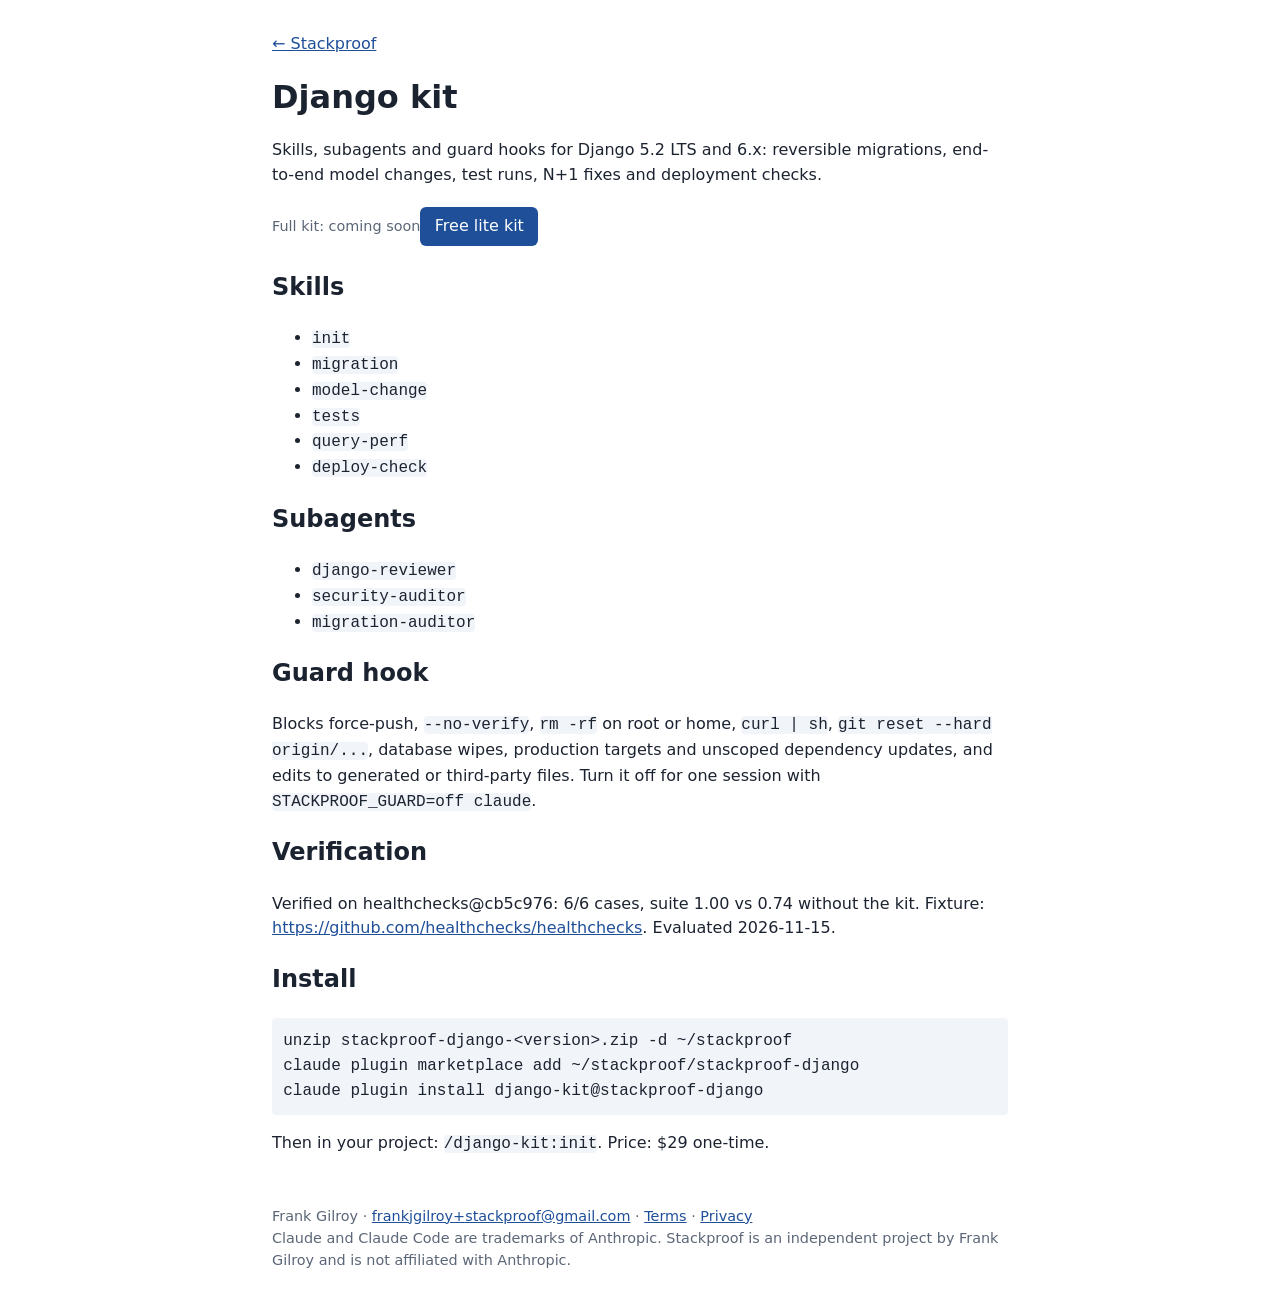
==== docs/kits/django.html @ f310383c "Add django lite kit" ====
<!doctype html><html lang="en"><head><meta charset="utf-8"><meta name="viewport" content="width=device-width,initial-scale=1"><title>Django kit — Stackproof</title><link rel="stylesheet" href="../style.css"><script src="../config.js"></script></head><body><p><a href="../index.html">← Stackproof</a></p><h1>Django kit</h1><p>Skills, subagents and guard hooks for Django 5.2 LTS and 6.x: reversible migrations, end-to-end model changes, test runs, N+1 fixes and deployment checks.</p><p><span class="buy" data-kit="django"></span><script>(function(){var c=window.STACKPROOF||{},k='django',e=document.currentScript.previousElementSibling,h='';if(c.mode==='polar'&&c.checkout&&c.checkout[k])h='<a class="btn" href="'+c.checkout[k]+'">Buy the kit — $29</a>';else if(c.mode==='agensi'&&c.agensi&&c.agensi[k])h='<a class="btn" href="'+c.agensi[k]+'">Skills edition on Agensi — $19</a>';else h='<span class="muted">Full kit: coming soon</span>';e.innerHTML=h})();</script><a class="btn" href="https://github.com/beingRealFrank/stackproof">Free lite kit</a></p><h2>Skills</h2><ul><li><code>init</code></li><li><code>migration</code></li><li><code>model-change</code></li><li><code>tests</code></li><li><code>query-perf</code></li><li><code>deploy-check</code></li></ul><h2>Subagents</h2><ul><li><code>django-reviewer</code></li><li><code>security-auditor</code></li><li><code>migration-auditor</code></li></ul><h2>Guard hook</h2><p>Blocks force-push, <code>--no-verify</code>, <code>rm -rf</code> on root or home, <code>curl | sh</code>, <code>git reset --hard origin/...</code>, database wipes, production targets and unscoped dependency updates, and edits to generated or third-party files. Turn it off for one session with <code>STACKPROOF_GUARD=off claude</code>.</p><h2>Verification</h2><p>Verified on healthchecks@cb5c976: 6/6 cases, suite 1.00 vs 0.74 without the kit. Fixture: <a href="https://github.com/healthchecks/healthchecks">https://github.com/healthchecks/healthchecks</a>. Evaluated 2026-11-15.</p><h2>Install</h2><pre>unzip stackproof-django-&lt;version&gt;.zip -d ~/stackproof
claude plugin marketplace add ~/stackproof/stackproof-django
claude plugin install django-kit@stackproof-django</pre><p>Then in your project: <code>/django-kit:init</code>. Price: $29 one-time.</p><footer>Frank Gilroy · <a href="mailto:frankjgilroy+stackproof@gmail.com">frankjgilroy+stackproof@gmail.com</a> · <a href="../terms.html">Terms</a> · <a href="../privacy.html">Privacy</a><br>Claude and Claude Code are trademarks of Anthropic. Stackproof is an independent project by Frank Gilroy and is not affiliated with Anthropic.</footer></body></html>
---- docs/style.css ----
body{font:16px/1.55 system-ui,sans-serif;max-width:46rem;margin:2rem auto;padding:0 1rem;color:#1c2330}a{color:#1f4f99}h1{line-height:1.2}.card{border:1px solid #d5dbe5;border-radius:8px;padding:1rem 1.2rem;margin:1rem 0}.btn{display:inline-block;background:#1f4f99;color:#fff;padding:.45rem .9rem;border-radius:6px;text-decoration:none;margin:.2rem .4rem .2rem 0}.muted{color:#5b6677;font-size:.9rem}table{border-collapse:collapse;width:100%}td,th{border:1px solid #d5dbe5;padding:.35rem .5rem;text-align:left}footer{margin-top:3rem;font-size:.9rem;color:#5b6677}code,pre{background:#f1f4f9;border-radius:4px}pre{padding:.7rem;overflow:auto}
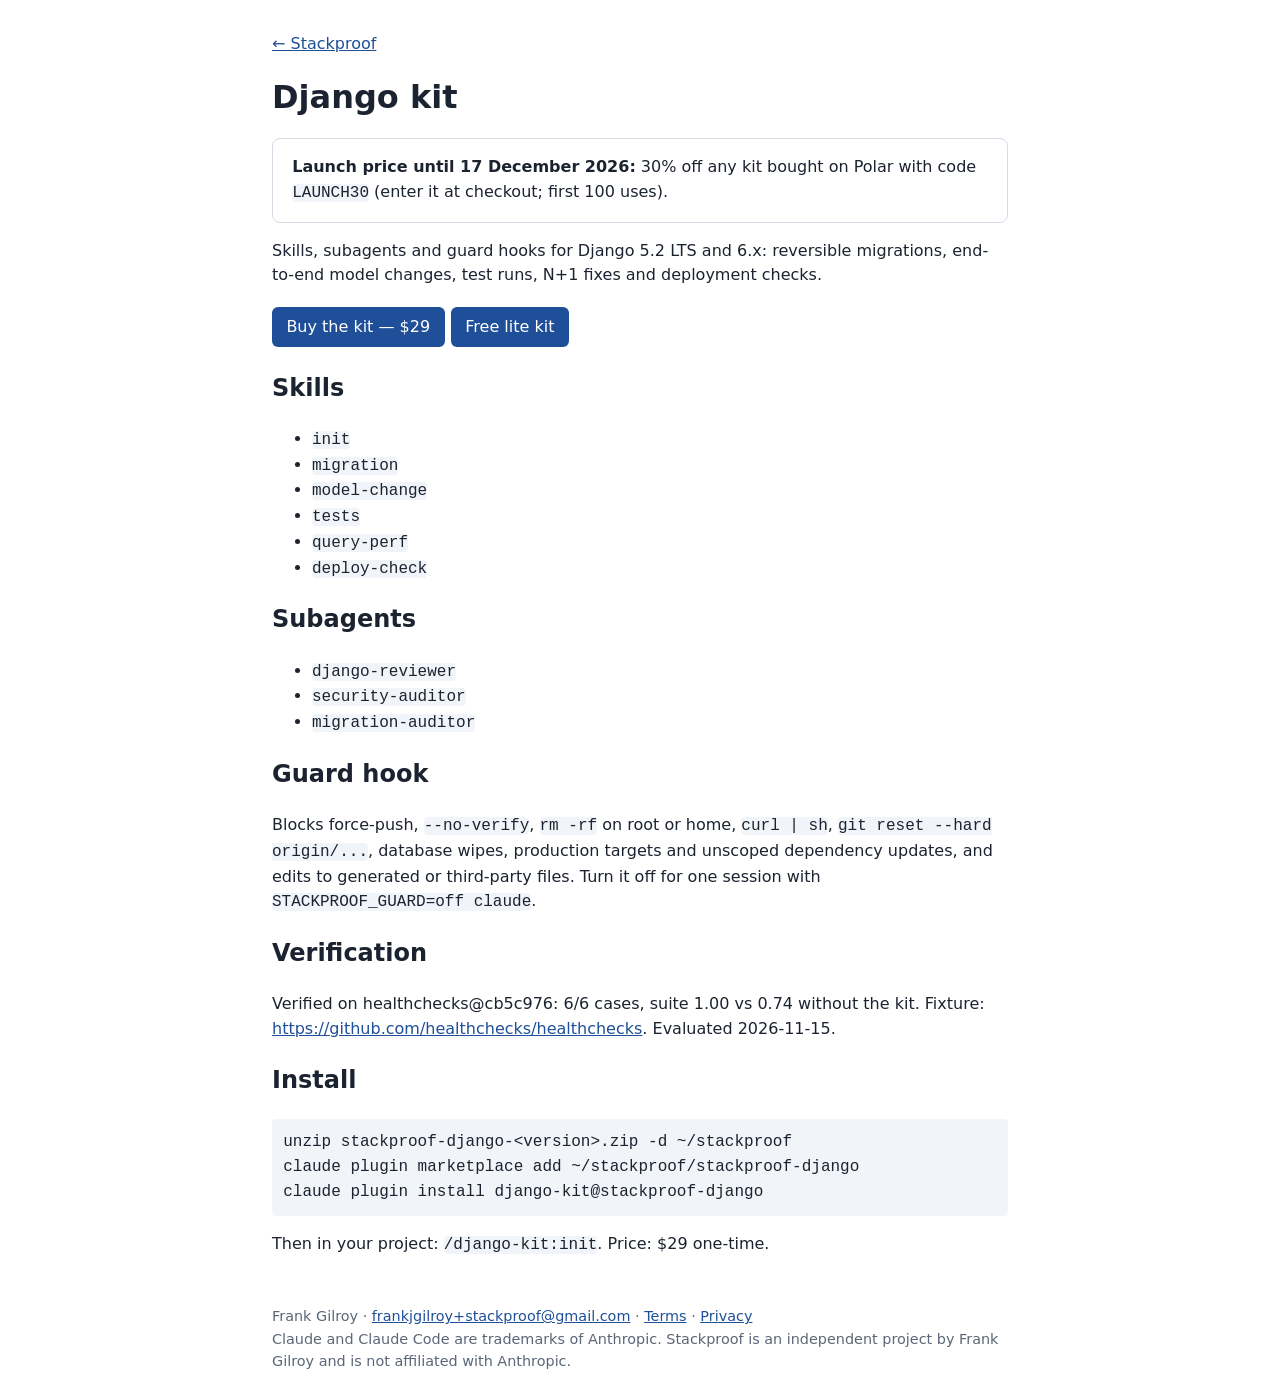
==== commit 80eb8a01: "Show LAUNCH30 launch price banner until 2026-12-17 Co-Authored-By: Claude Sonnet 5.5 <noreply@anthro" ====
--- a/docs/kits/django.html
+++ b/docs/kits/django.html
@@ -1,3 +1,3 @@
-<!doctype html><html lang="en"><head><meta charset="utf-8"><meta name="viewport" content="width=device-width,initial-scale=1"><title>Django kit — Stackproof</title><link rel="stylesheet" href="../style.css"><script src="../config.js"></script></head><body><p><a href="../index.html">← Stackproof</a></p><h1>Django kit</h1><p>Skills, subagents and guard hooks for Django 5.2 LTS and 6.x: reversible migrations, end-to-end model changes, test runs, N+1 fixes and deployment checks.</p><p><span class="buy" data-kit="django"></span><script>(function(){var c=window.STACKPROOF||{},k='django',e=document.currentScript.previousElementSibling,h='';if(c.mode==='polar'&&c.checkout&&c.checkout[k])h='<a class="btn" href="'+c.checkout[k]+'">Buy the kit — $29</a>';else if(c.mode==='agensi'&&c.agensi&&c.agensi[k])h='<a class="btn" href="'+c.agensi[k]+'">Skills edition on Agensi — $19</a>';else h='<span class="muted">Full kit: coming soon</span>';e.innerHTML=h})();</script><a class="btn" href="https://github.com/beingRealFrank/stackproof">Free lite kit</a></p><h2>Skills</h2><ul><li><code>init</code></li><li><code>migration</code></li><li><code>model-change</code></li><li><code>tests</code></li><li><code>query-perf</code></li><li><code>deploy-check</code></li></ul><h2>Subagents</h2><ul><li><code>django-reviewer</code></li><li><code>security-auditor</code></li><li><code>migration-auditor</code></li></ul><h2>Guard hook</h2><p>Blocks force-push, <code>--no-verify</code>, <code>rm -rf</code> on root or home, <code>curl | sh</code>, <code>git reset --hard origin/...</code>, database wipes, production targets and unscoped dependency updates, and edits to generated or third-party files. Turn it off for one session with <code>STACKPROOF_GUARD=off claude</code>.</p><h2>Verification</h2><p>Verified on healthchecks@cb5c976: 6/6 cases, suite 1.00 vs 0.74 without the kit. Fixture: <a href="https://github.com/healthchecks/healthchecks">https://github.com/healthchecks/healthchecks</a>. Evaluated 2026-11-15.</p><h2>Install</h2><pre>unzip stackproof-django-&lt;version&gt;.zip -d ~/stackproof
+<!doctype html><html lang="en"><head><meta charset="utf-8"><meta name="viewport" content="width=device-width,initial-scale=1"><title>Django kit — Stackproof</title><link rel="stylesheet" href="../style.css"><script src="../config.js"></script></head><body><p><a href="../index.html">← Stackproof</a></p><h1>Django kit</h1><p class="card"><strong>Launch price until 17 December 2026:</strong> 30% off any kit bought on Polar with code <code>LAUNCH30</code> (enter it at checkout; first 100 uses).</p><p>Skills, subagents and guard hooks for Django 5.2 LTS and 6.x: reversible migrations, end-to-end model changes, test runs, N+1 fixes and deployment checks.</p><p><span class="buy" data-kit="django"></span><script>(function(){var c=window.STACKPROOF||{},k='django',e=document.currentScript.previousElementSibling,h='';if(c.mode==='polar'&&c.checkout&&c.checkout[k])h='<a class="btn" href="'+c.checkout[k]+'">Buy the kit — $29</a>';else if(c.mode==='agensi'&&c.agensi&&c.agensi[k])h='<a class="btn" href="'+c.agensi[k]+'">Skills edition on Agensi — $19</a>';else h='<span class="muted">Full kit: coming soon</span>';e.innerHTML=h})();</script><a class="btn" href="https://github.com/beingRealFrank/stackproof">Free lite kit</a></p><h2>Skills</h2><ul><li><code>init</code></li><li><code>migration</code></li><li><code>model-change</code></li><li><code>tests</code></li><li><code>query-perf</code></li><li><code>deploy-check</code></li></ul><h2>Subagents</h2><ul><li><code>django-reviewer</code></li><li><code>security-auditor</code></li><li><code>migration-auditor</code></li></ul><h2>Guard hook</h2><p>Blocks force-push, <code>--no-verify</code>, <code>rm -rf</code> on root or home, <code>curl | sh</code>, <code>git reset --hard origin/...</code>, database wipes, production targets and unscoped dependency updates, and edits to generated or third-party files. Turn it off for one session with <code>STACKPROOF_GUARD=off claude</code>.</p><h2>Verification</h2><p>Verified on healthchecks@cb5c976: 6/6 cases, suite 1.00 vs 0.74 without the kit. Fixture: <a href="https://github.com/healthchecks/healthchecks">https://github.com/healthchecks/healthchecks</a>. Evaluated 2026-11-15.</p><h2>Install</h2><pre>unzip stackproof-django-&lt;version&gt;.zip -d ~/stackproof
 claude plugin marketplace add ~/stackproof/stackproof-django
 claude plugin install django-kit@stackproof-django</pre><p>Then in your project: <code>/django-kit:init</code>. Price: $29 one-time.</p><footer>Frank Gilroy · <a href="mailto:frankjgilroy+stackproof@gmail.com">frankjgilroy+stackproof@gmail.com</a> · <a href="../terms.html">Terms</a> · <a href="../privacy.html">Privacy</a><br>Claude and Claude Code are trademarks of Anthropic. Stackproof is an independent project by Frank Gilroy and is not affiliated with Anthropic.</footer></body></html>
